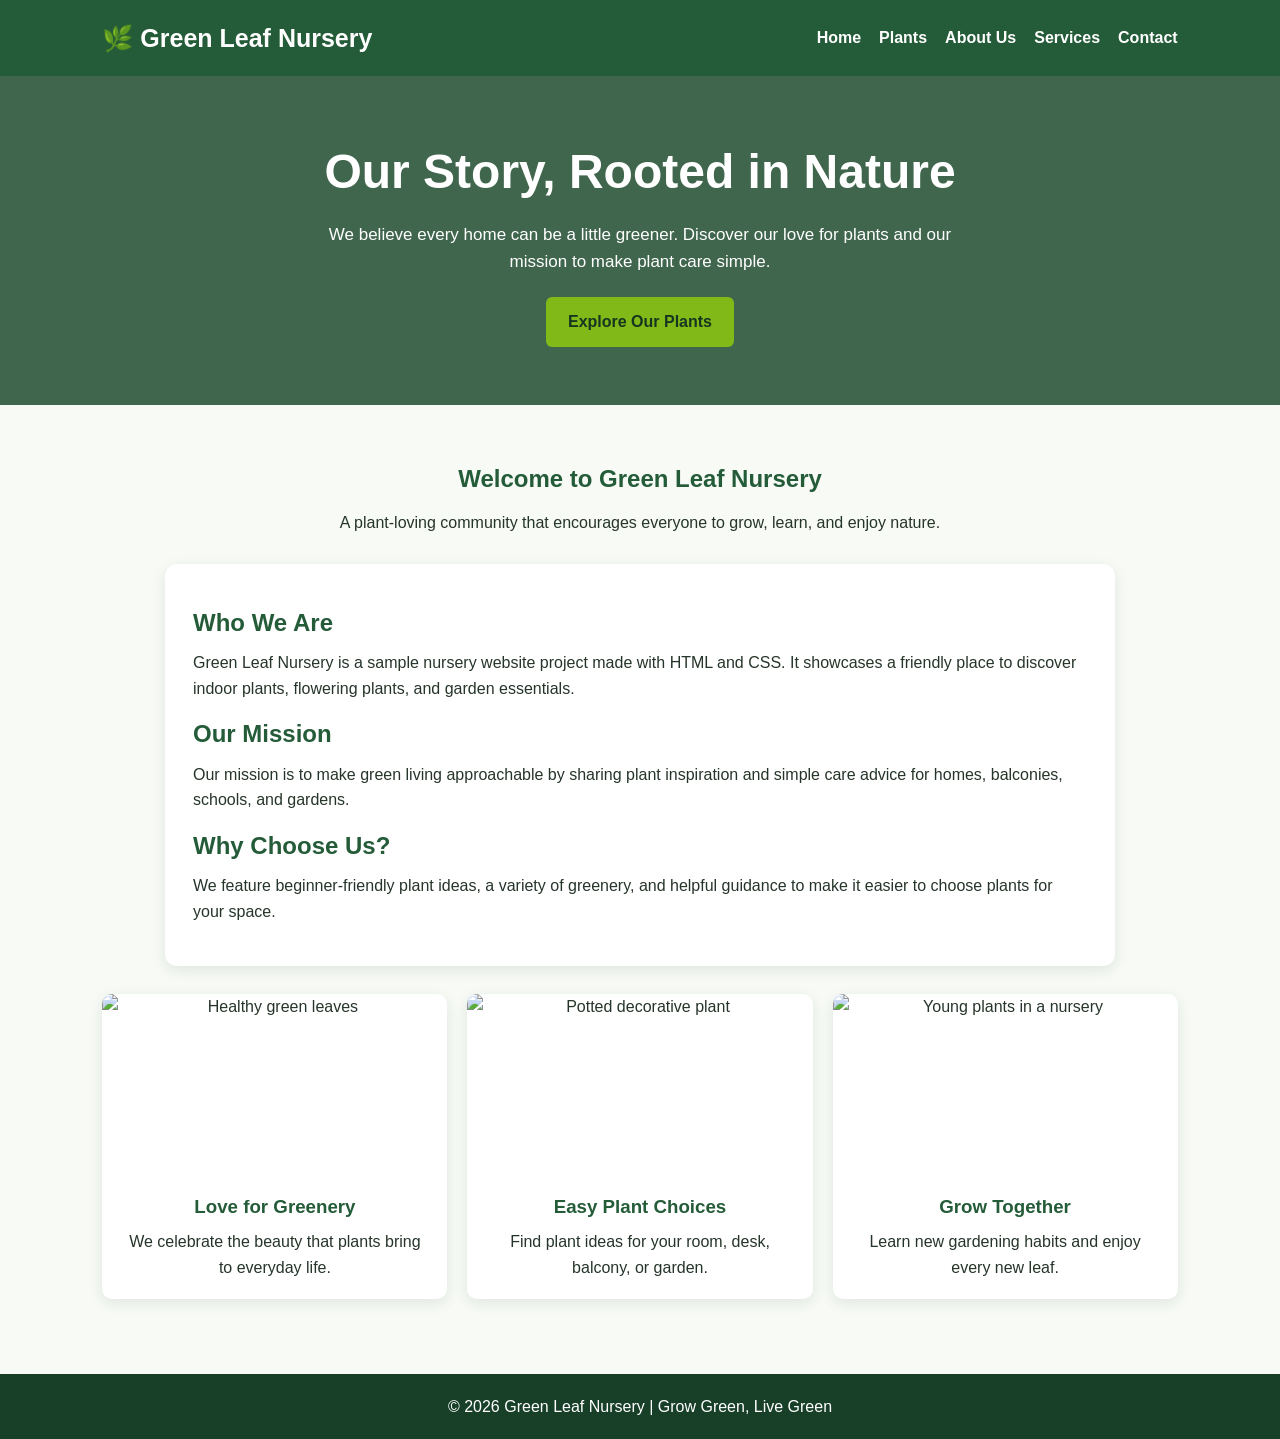
==== about.html @ d551c6f6 "Add files via upload" ====
<!DOCTYPE html>
<html lang="en">

<head>
    <meta charset="UTF-8">
    <meta name="viewport" content="width=device-width, initial-scale=1.0">
    <title>Green Leaf Nursery | About Us</title>
    <link rel="stylesheet" href="style.css">
    <style>
        .page-hero {
            padding: 58px 8%;
            color: white;
            text-align: center;
            background: linear-gradient(rgba(18, 65, 35, .80), rgba(18, 65, 35, .80)), url("https://images.unsplash.com/photo-1416879595882-3373a0480b5b?auto=format&fit=crop&w=1600&q=80") center/cover;
        }

        .page-hero h1 {
            color: white;
            font-size: clamp(34px, 5vw, 48px);
            margin-bottom: 10px;
        }

        .page-hero p {
            max-width: 680px;
            margin: 0 auto 22px;
            font-size: 17px;
        }

        .content-panel {
            max-width: 950px;
            margin: 28px auto 0;
            background: white;
            border-radius: 12px;
            padding: 28px;
            text-align: left;
            box-shadow: 0 4px 14px rgba(24, 60, 35, .1);
        }

        .content-panel h2 {
            color: #245b38;
            margin: 12px 0 8px;
        }

        .content-panel p {
            margin-bottom: 14px;
        }

        .about-grid {
            display: grid;
            grid-template-columns: repeat(auto-fit, minmax(220px, 1fr));
            gap: 20px;
            margin-top: 28px;
        }

        .about-card {
            background: white;
            border-radius: 10px;
            overflow: hidden;
            box-shadow: 0 4px 14px rgba(24, 60, 35, .1);
            transition: transform .3s'

        }

        .about-card:hover {
            transform: translateY(-6px);
        }

        .about-card img {
            width: 100%;
            height: 180px;
            object-fit: cover;
            display: block;
        }

        .about-card div {
            padding: 18px;
        }

        .about-card h3 {
            color: #245b38;
            margin-bottom: 7px;
        }
    </style>
</head>

<body>
    <header>
        <div class="logo">🌿 Green Leaf Nursery</div>
        <nav><a href="index.html">Home</a><a href="plants.html">Plants</a><a href="about.html">About Us</a><a
                href="services.html">Services</a><a href="contact.html">Contact</a></nav>
    </header>
    <main>
        <section class="page-hero">
            <h1>Our Story, Rooted in Nature</h1>
            <p>We believe every home can be a little greener. Discover our love for plants and our mission to make plant
                care simple.</p>
            <a class="button" href="plants.html">Explore Our Plants</a>
        </section>
        <section class="section">
            <h2>Welcome to Green Leaf Nursery</h2>
            <p class="section-intro">A plant-loving community that encourages everyone to grow, learn, and enjoy nature.
            </p>
            <div class="content-panel">
                <h2>Who We Are</h2>
                <p>Green Leaf Nursery is a sample nursery website project made with HTML and CSS. It showcases a
                    friendly place to discover indoor plants, flowering plants, and garden essentials.</p>
                <h2>Our Mission</h2>
                <p>Our mission is to make green living approachable by sharing plant inspiration and simple care advice
                    for homes, balconies, schools, and gardens.</p>
                <h2>Why Choose Us?</h2>
                <p>We feature beginner-friendly plant ideas, a variety of greenery, and helpful guidance to make it
                    easier to choose plants for your space.</p>
            </div>
            <div class="about-grid">
                <article class="about-card"><img
                        src="https://images.unsplash.com/photo-1497250681960-ef046c08a56e?auto=format&fit=crop&w=700&q=80"
                        alt="Healthy green leaves">
                    <div>
                        <h3>Love for Greenery</h3>
                        <p>We celebrate the beauty that plants bring to everyday life.</p>
                    </div>
                </article>
                <article class="about-card"><img
                        src="https://images.unsplash.com/photo-1485955900006-10f4d324d411?auto=format&fit=crop&w=700&q=80"
                        alt="Potted decorative plant">
                    <div>
                        <h3>Easy Plant Choices</h3>
                        <p>Find plant ideas for your room, desk, balcony, or garden.</p>
                    </div>
                </article>
                <article class="about-card"><img
                        src="https://images.unsplash.com/photo-1466692476868-aef1dfb1e735?auto=format&fit=crop&w=700&q=80"
                        alt="Young plants in a nursery">
                    <div>
                        <h3>Grow Together</h3>
                        <p>Learn new gardening habits and enjoy every new leaf.</p>
                    </div>
                </article>
            </div>
        </section>
    </main>
    <footer>
        <p>© 2026 Green Leaf Nursery | Grow Green, Live Green</p>
    </footer>
</body>

</html>
---- style.css ----
* {
    margin: 0;
    padding: 0;
    box-sizing: border-box;
}

body {
    font-family: Arial, sans-serif;
    line-height: 1.6;
    color: #26352a;
    background: #f7faf5;
}

header {
    background: #245b38;
    color: white;
    padding: 18px 8%;
    display: flex;
    justify-content: space-between;
    align-items: center;
    flex-wrap: wrap;
    gap: 12px;
}

.logo {
    font-size: 25px;
    font-weight: bold;
}

nav {
    display: flex;
    flex-wrap: wrap;
    gap: 18px;
}

nav a {
    color: white;
    text-decoration: none;
    font-weight: bold;
    transition: color 0.3s ease;
}

nav a:hover {
    color: #c7f08a;
}

.hero {
    min-height: 420px;
    padding: 70px 8%;
    display: flex;
    align-items: center;
    background:
        linear-gradient(90deg, rgba(13, 48, 25, 0.82), rgba(13, 48, 25, 0.12)),
        url("https://images.unsplash.com/photo-1416879595882-3373a0480b5b?auto=format&fit=crop&w=1600&q=80") center/cover;
    color: white;
}

.hero-content {
    max-width: 560px;
}

.hero h1 {
    font-size: clamp(34px, 5vw, 52px);
    line-height: 1.15;
    margin-bottom: 18px;
}

.hero p {
    font-size: 18px;
    margin-bottom: 25px;
}

.button {
    display: inline-block;
    padding: 12px 22px;
    background: #80b918;
    color: #17351f;
    text-decoration: none;
    border-radius: 6px;
    font-weight: bold;
    transition: transform 0.3s ease, background 0.3s ease;
}

.button:hover {
    background: #a4d65e;
    transform: translateY(-4px);
}

.section {
    padding: 55px 8%;
    text-align: center;
}

.section h1, .section h2 {
    color: #245b38;
    margin-bottom: 12px;
}

.section-intro {
    max-width: 700px;
    margin: 0 auto 28px;
}

.cards {
    display: grid;
    grid-template-columns: repeat(auto-fit, minmax(220px, 1fr));
    gap: 22px;
    margin-top: 28px;
}
.cards1{
    display: grid;
    grid-template-columns: 1fr 1fr 1fr ;
    gap: 22px;
    margin-top: 28px;
}
.card {
    background: white;
    border-radius: 10px;
    overflow: hidden;
    box-shadow: 0 4px 14px rgba(24, 60, 35, 0.1);
    transition: transform 0.3s ease, box-shadow 0.3s ease;
}

.card:hover {
    transform: translateY(-7px);
    box-shadow: 0 10px 22px rgba(24, 60, 35, 0.18);
}

.card img {
    width: 100%;
    height: 190px;
    object-fit: cover;
    display: block;
}

.card-content {
    padding: 18px;
}

.card h3 {
    color: #245b38;
    margin-bottom: 7px;
}

.price {
    color: #4c801f;
    font-weight: bold;
    margin-top: 8px;
}

.info-box {
    max-width: 850px;
    margin: 20px auto 0;
    padding: 28px;
    background: #eaf4e5;
    border-radius: 10px;
    text-align: left;
}

.info-box p, .info-box li {
    margin-bottom: 10px;
}

.service-card {
    padding: 25px;
    background: white;
    border-radius: 10px;
    box-shadow: 0 4px 14px rgba(24, 60, 35, 0.1);
    transition: transform 0.3s ease;
}

.service-card:hover {
    transform: scale(1.03);
}

.service-icon {
    font-size: 35px;
    margin-bottom: 10px;
}

.contact-layout {
    display: grid;
    grid-template-columns: repeat(auto-fit, minmax(250px, 1fr));
    gap: 25px;
    text-align: left;
    margin-top: 25px;
}

.contact-details, .contact-form {
    background: white;
    padding: 25px;
    border-radius: 10px;
    box-shadow: 0 4px 14px rgba(24, 60, 35, 0.1);
}

.contact-details p {
    margin: 12px 0;
}

.contact-form label {
    display: block;
    margin: 10px 0 5px;
    font-weight: bold;
}

.contact-form input, .contact-form textarea {
    width: 100%;
    padding: 11px;
    border: 1px solid #c9d6c7;
    border-radius: 5px;
    font: inherit;
}

.contact-form textarea {
    min-height: 120px;
    resize: vertical;
}

.contact-form button {
    border: none;
    cursor: pointer;
    margin-top: 15px;
    font: inherit;
}

footer {
    background: #183f28;
    color: white;
    text-align: center;
    padding: 20px;
    margin-top: 20px;
}

@media (max-width: 600px) {
    header {
        justify-content: center;
        text-align: center;
    }

    nav {
        justify-content: center;
        gap: 12px;
    }

    .hero {
        padding: 55px 7%;
    }

    .section {
        padding: 40px 7%;
    }
}
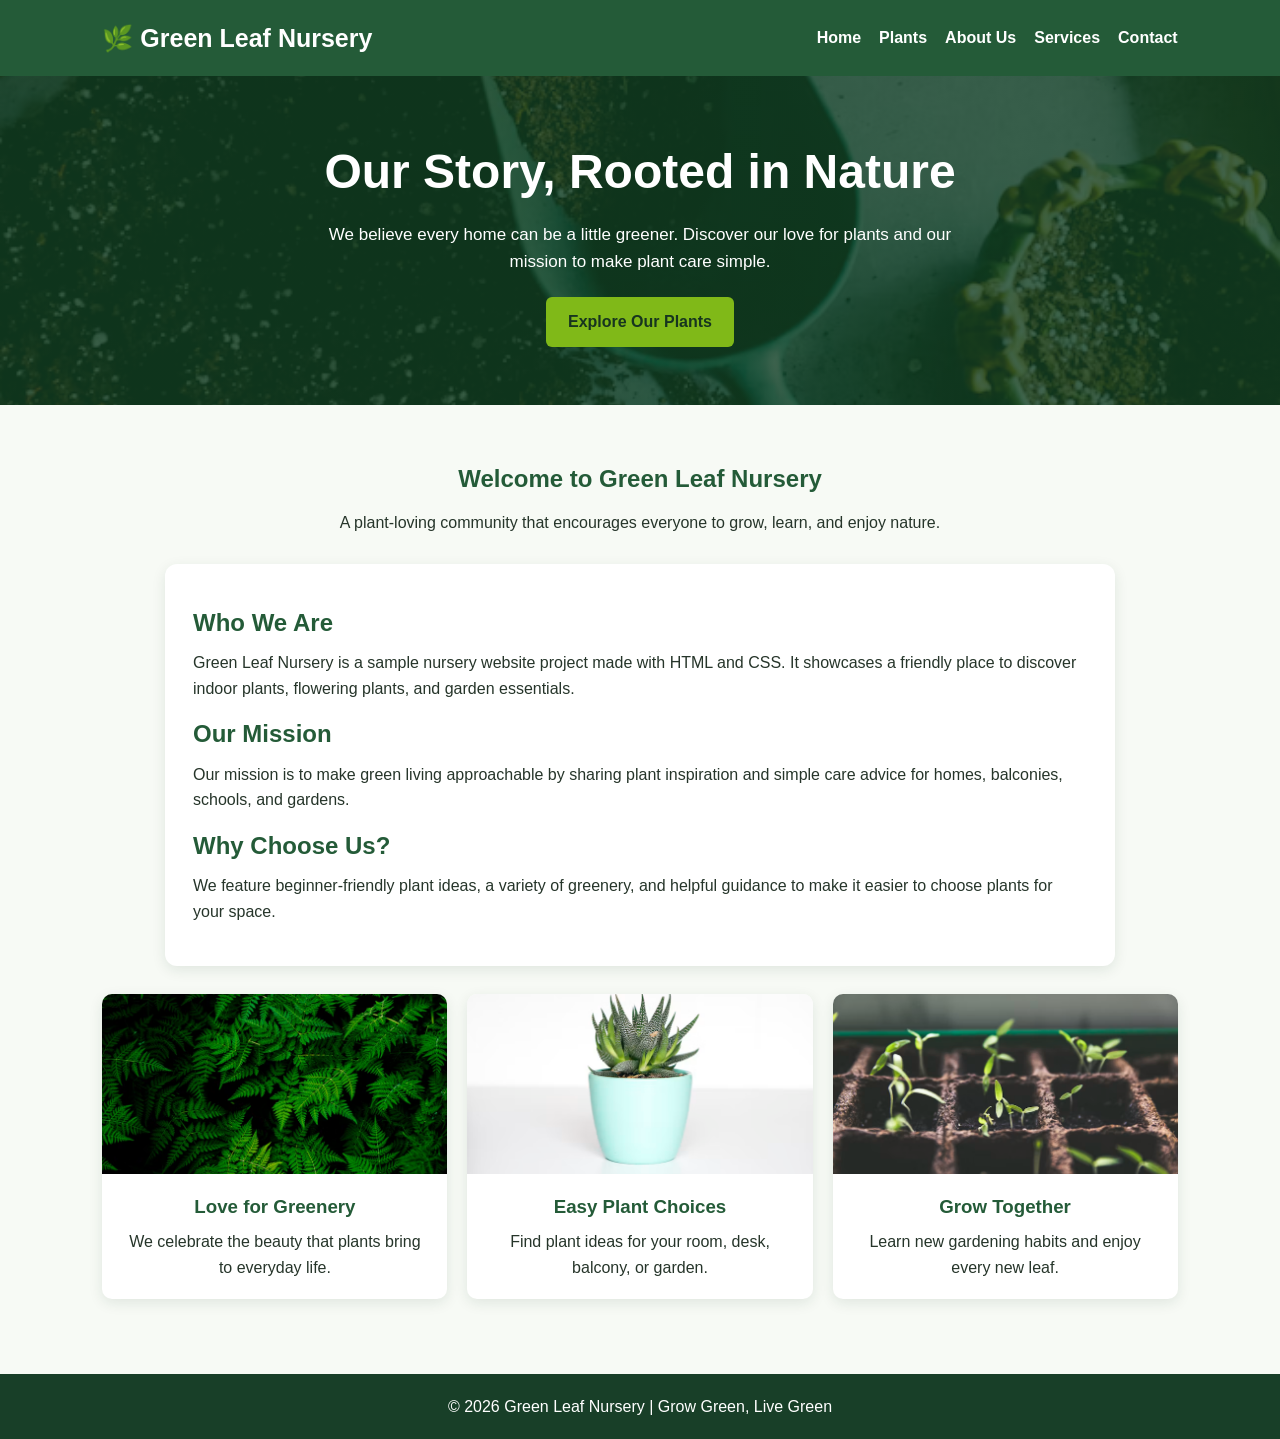
==== commit aba98535: "--no-verify" ====
--- a/about.html
+++ b/about.html
@@ -11,7 +11,7 @@
             padding: 58px 8%;
             color: white;
             text-align: center;
-            background: linear-gradient(rgba(18, 65, 35, .80), rgba(18, 65, 35, .80)), url("https://images.unsplash.com/photo-1416879595882-3373a0480b5b?auto=format&fit=crop&w=1600&q=80") center/cover;
+            background: linear-gradient(rgba(18, 65, 35, .80), rgba(18, 65, 35, .80)), url("plant7.jpg") center/cover;
         }
 
         .page-hero h1 {
@@ -113,7 +113,7 @@
             </div>
             <div class="about-grid">
                 <article class="about-card"><img
-                        src="https://images.unsplash.com/photo-1497250681960-ef046c08a56e?auto=format&fit=crop&w=700&q=80"
+                        src="plant6.jpg"
                         alt="Healthy green leaves">
                     <div>
                         <h3>Love for Greenery</h3>
@@ -121,7 +121,7 @@
                     </div>
                 </article>
                 <article class="about-card"><img
-                        src="https://images.unsplash.com/photo-1485955900006-10f4d324d411?auto=format&fit=crop&w=700&q=80"
+                        src="plant4.jpg"
                         alt="Potted decorative plant">
                     <div>
                         <h3>Easy Plant Choices</h3>
@@ -129,7 +129,7 @@
                     </div>
                 </article>
                 <article class="about-card"><img
-                        src="https://images.unsplash.com/photo-1466692476868-aef1dfb1e735?auto=format&fit=crop&w=700&q=80"
+                        src="plant3.jpg"
                         alt="Young plants in a nursery">
                     <div>
                         <h3>Grow Together</h3>
--- a/style.css
+++ b/style.css
@@ -51,7 +51,7 @@
     align-items: center;
     background:
         linear-gradient(90deg, rgba(13, 48, 25, 0.82), rgba(13, 48, 25, 0.12)),
-        url("https://images.unsplash.com/photo-1416879595882-3373a0480b5b?auto=format&fit=crop&w=1600&q=80") center/cover;
+        url("plant7.jpg") center/cover;
     color: white;
 }
 
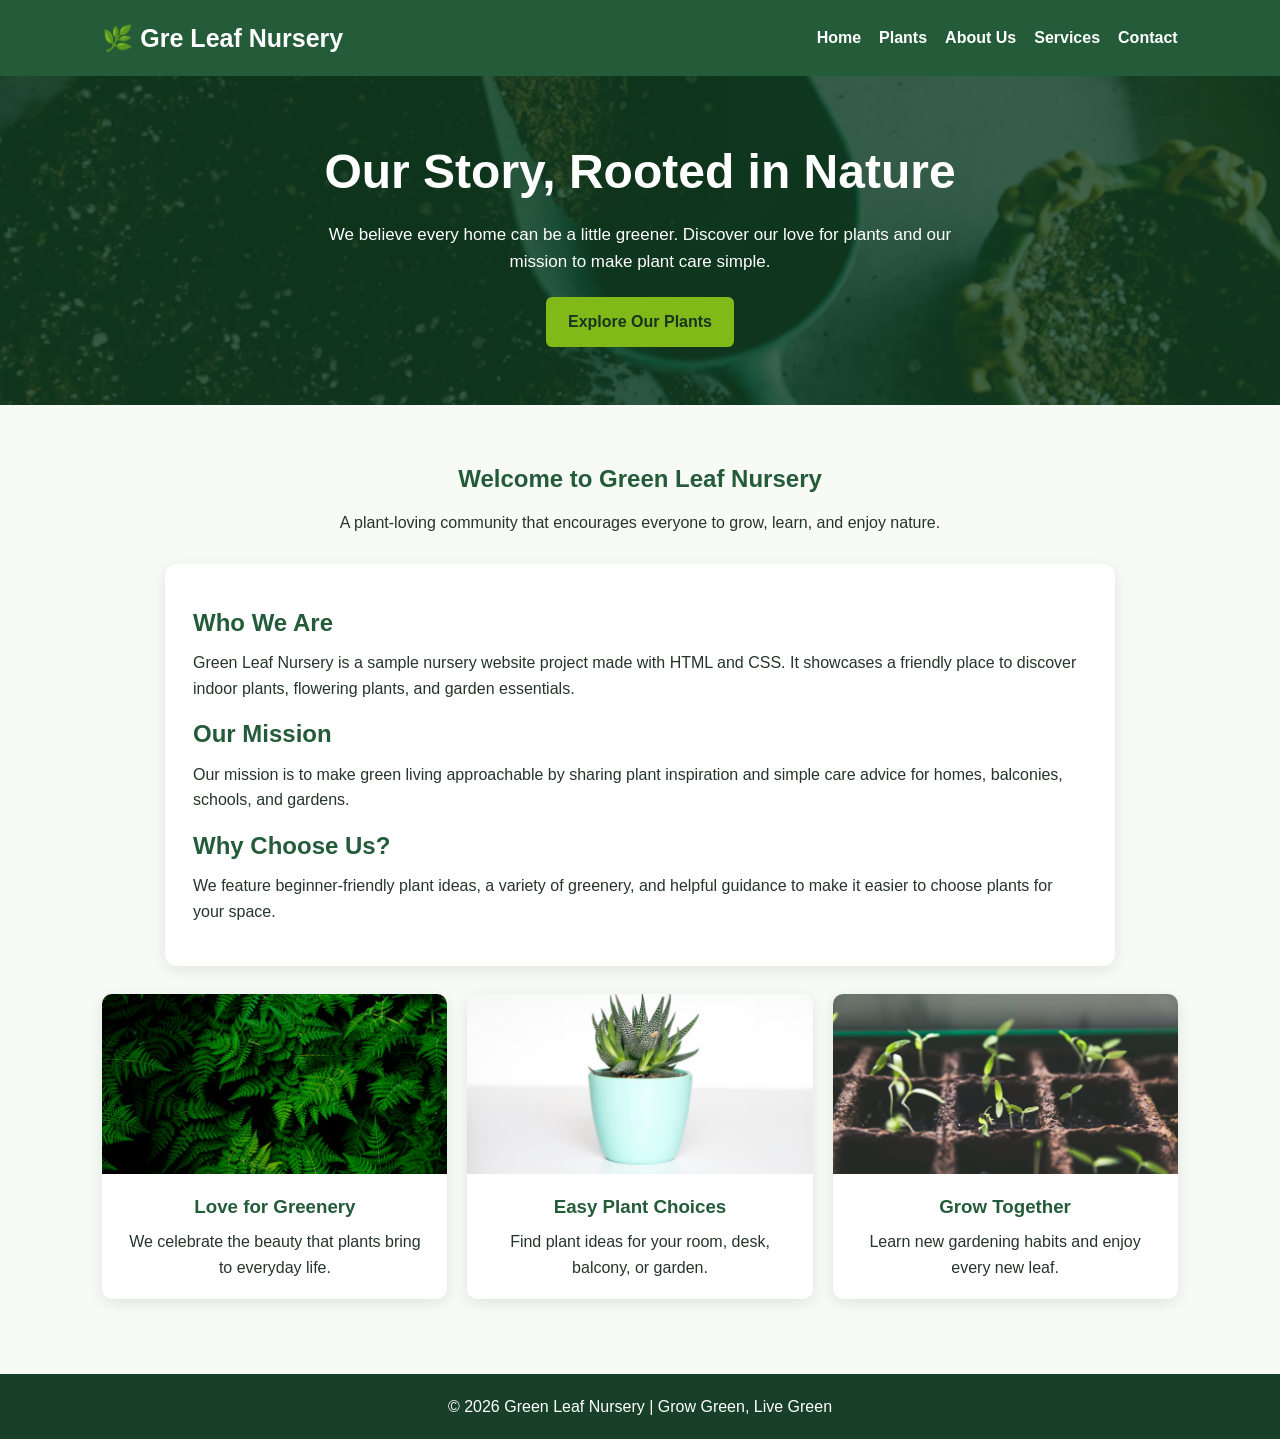
==== commit a8e5f8ce: "--no-verify" ====
--- a/about.html
+++ b/about.html
@@ -57,7 +57,7 @@
             border-radius: 10px;
             overflow: hidden;
             box-shadow: 0 4px 14px rgba(24, 60, 35, .1);
-            transition: transform .3s'
+            transition: transform 0.3s;
 
         }
 
@@ -85,7 +85,7 @@
 
 <body>
     <header>
-        <div class="logo">🌿 Green Leaf Nursery</div>
+        <div class="logo">🌿 Gre Leaf Nursery</div>
         <nav><a href="index.html">Home</a><a href="plants.html">Plants</a><a href="about.html">About Us</a><a
                 href="services.html">Services</a><a href="contact.html">Contact</a></nav>
     </header>
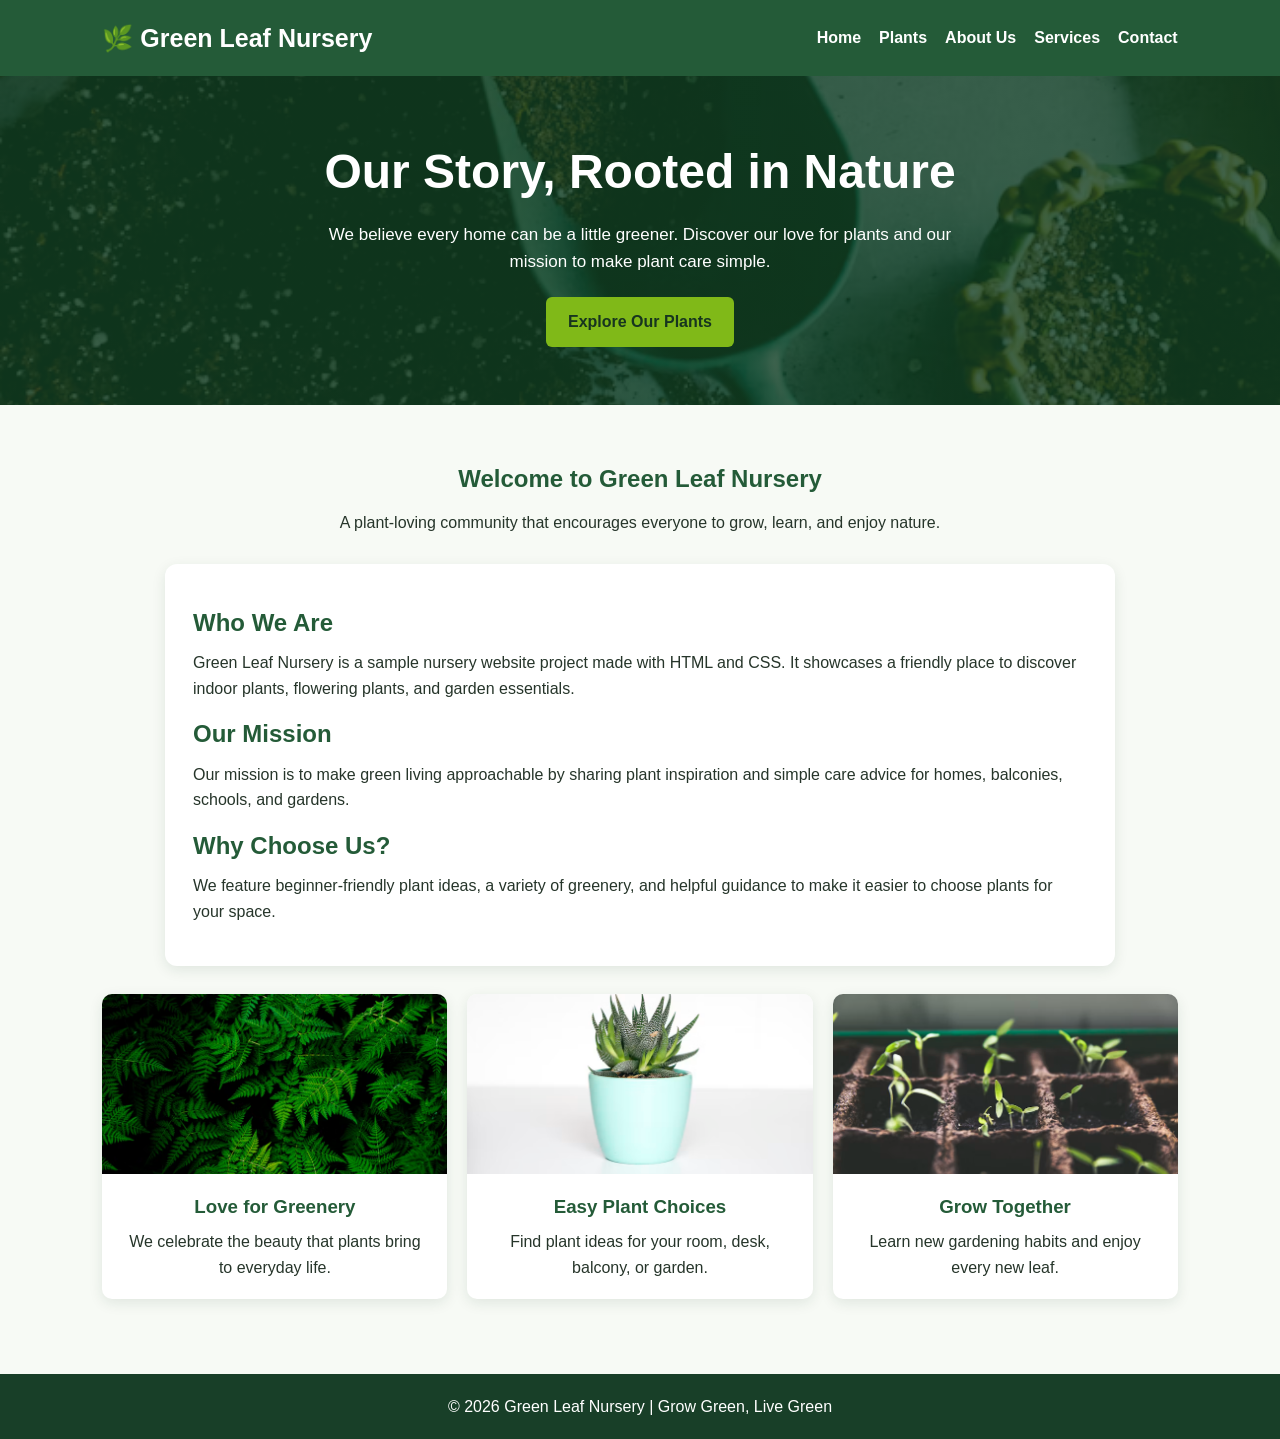
==== commit c12dfaf7: "--no-verify" ====
--- a/about.html
+++ b/about.html
@@ -85,7 +85,7 @@
 
 <body>
     <header>
-        <div class="logo">🌿 Gre Leaf Nursery</div>
+        <div class="logo">🌿 Green Leaf Nursery</div>
         <nav><a href="index.html">Home</a><a href="plants.html">Plants</a><a href="about.html">About Us</a><a
                 href="services.html">Services</a><a href="contact.html">Contact</a></nav>
     </header>
